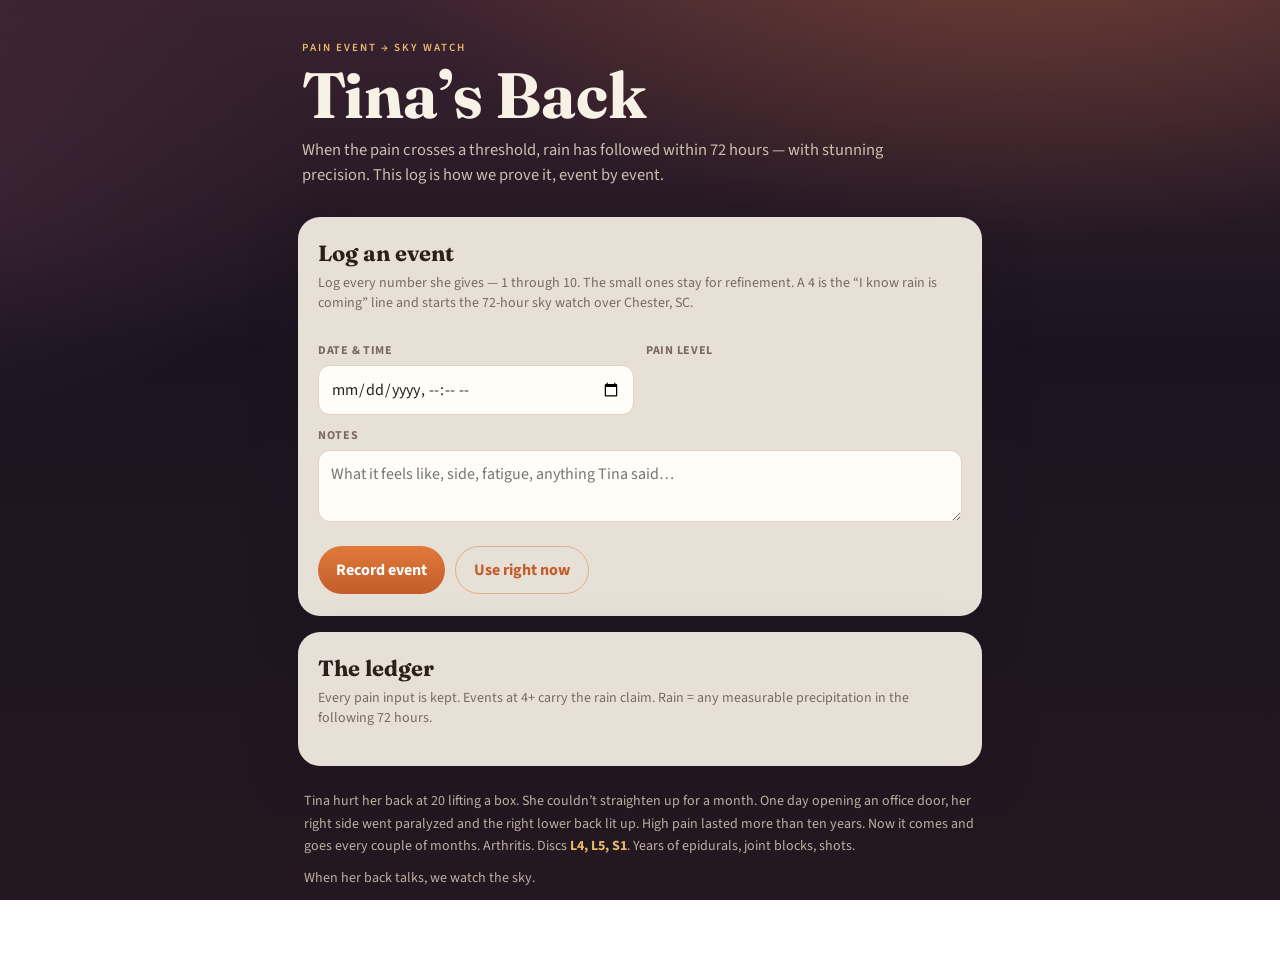
==== index.html @ 0ff182bd "Say Chester only" ====
<!DOCTYPE html>
<html lang="en">
<head>
  <meta charset="UTF-8" />
  <meta name="viewport" content="width=device-width, initial-scale=1, viewport-fit=cover" />
  <title>Tina’s Back</title>
  <meta name="description" content="Track Tina’s back-pain events and whether rain follows within 72 hours." />
  <link rel="preconnect" href="https://fonts.googleapis.com" />
  <link rel="preconnect" href="https://fonts.gstatic.com" crossorigin />
  <link href="https://fonts.googleapis.com/css2?family=Fraunces:ital,opsz,wght@0,9..144,500;0,9..144,700;1,9..144,500&family=Source+Sans+3:wght@400;500;600;700&display=swap" rel="stylesheet" />
  <link rel="stylesheet" href="styles.css" />
</head>
<body>
  <div class="wrap">
    <header class="hero">
      <div class="kicker">Pain event → sky watch</div>
      <h1>Tina’s Back</h1>
      <p class="lede">When the pain crosses a threshold, rain has followed within 72 hours — with stunning precision. This log is how we prove it, event by event.</p>
    </header>
    <section class="card">
      <h2>Log an event</h2>
      <p class="hint">Log every number she gives — 1 through 10. The small ones stay for refinement. A 4 is the “I know rain is coming” line and starts the 72-hour sky watch over Chester, SC.</p>
      <form id="event-form">
        <div class="row">
          <div>
            <label for="when">Date & time</label>
            <input id="when" type="datetime-local" required />
          </div>
          <div>
            <label>Pain level</label>
            <div class="pain-scale" id="pain-scale"></div>
            <input type="hidden" id="pain" required />
          </div>
        </div>
        <label for="notes">Notes</label>
        <textarea id="notes" placeholder="What it feels like, side, fatigue, anything Tina said…"></textarea>
        <div class="actions">
          <button class="primary" type="submit">Record event</button>
          <button class="ghost" type="button" id="use-now">Use right now</button>
        </div>
      </form>
    </section>
    <section class="card">
      <h2>The ledger</h2>
      <p class="hint">Every pain input is kept. Events at 4+ carry the rain claim. Rain = any measurable precipitation in the following 72 hours.</p>
      <div id="ledger"></div>
    </section>
    <footer class="story">
      <p>Tina hurt her back at 20 lifting a box. She couldn’t straighten up for a month. One day opening an office door, her right side went paralyzed and the right lower back lit up. High pain lasted more than ten years. Now it comes and goes every couple of months. Arthritis. Discs <strong>L4, L5, S1</strong>. Years of epidurals, joint blocks, shots.</p>
      <p style="margin-top:10px">When her back talks, we watch the sky.</p>
    </footer>
  </div>
  <div class="toast" id="toast"></div>
  <script src="app.js"></script>
</body>
</html>
---- styles.css ----
:root {
  --dusk: #1b1420;
  --plum: #2a1c28;
  --ember: #c45c2a;
  --gold: #e8b86d;
  --sand: #f4e6d0;
  --foam: #f8f1e6;
  --ink: #2a211c;
  --muted: #7a6a5e;
  --card: rgba(248, 241, 230, 0.92);
  --shadow: 0 18px 50px rgba(27, 20, 32, 0.28);
}
* { box-sizing: border-box; margin: 0; padding: 0; }
html, body { min-height: 100%; }
body {
  font-family: "Source Sans 3", system-ui, sans-serif;
  color: var(--ink);
  background:
    radial-gradient(1200px 600px at 80% -10%, #e07a3a55, transparent 55%),
    radial-gradient(900px 500px at -10% 20%, #6b3a5555, transparent 50%),
    linear-gradient(180deg, #3a2230 0%, #1b1420 38%, #241820 100%);
  background-attachment: fixed;
}
.wrap { max-width: 720px; margin: 0 auto; padding: 28px 18px 80px; }
header.hero { color: var(--foam); padding: 12px 4px 28px; }
.kicker { letter-spacing: 0.18em; text-transform: uppercase; font-size: 11px; color: var(--gold); font-weight: 600; }
h1 { font-family: Fraunces, Georgia, serif; font-size: clamp(40px, 10vw, 64px); font-weight: 700; line-height: 0.95; margin: 10px 0 12px; }
.lede { max-width: 38em; color: #f4e6d0cc; font-size: 16.5px; line-height: 1.55; }
.card { background: var(--card); border-radius: 22px; box-shadow: var(--shadow); padding: 22px 20px; margin-bottom: 16px; }
.card h2 { font-family: Fraunces, Georgia, serif; font-size: 22px; margin-bottom: 6px; }
.hint { color: var(--muted); font-size: 14px; margin-bottom: 16px; line-height: 1.45; }
label { display: block; font-size: 12px; font-weight: 700; letter-spacing: 0.06em; text-transform: uppercase; color: var(--muted); margin: 12px 0 6px; }
input, textarea { width: 100%; border: 1.5px solid #e2d3bf; background: #fffdf8; border-radius: 12px; padding: 12px; font: inherit; color: var(--ink); }
textarea { min-height: 72px; resize: vertical; }
.row { display: grid; grid-template-columns: 1fr 1fr; gap: 12px; }
@media (max-width: 520px) { .row { grid-template-columns: 1fr; } }
.pain-scale { display: flex; gap: 6px; flex-wrap: wrap; }
.pain-scale button { flex: 1 0 calc(10% - 6px); min-width: 36px; height: 42px; border: 0; border-radius: 10px; cursor: pointer; font-weight: 700; color: #3a2218; background: #efe2cf; }
.pain-scale button.on { color: #fff; background: linear-gradient(180deg, #e07a3a, #c45c2a); }
.pain-scale button.baseline { outline: 2px solid #c45c2a55; }
.signal { display: block; font-size: 11px; letter-spacing: 0.04em; text-transform: uppercase; font-weight: 700; color: var(--ember); }
.actions { display: flex; gap: 10px; margin-top: 18px; flex-wrap: wrap; }
button.primary, button.ghost { border: 0; border-radius: 999px; padding: 12px 18px; font: inherit; font-weight: 700; cursor: pointer; }
button.primary { background: linear-gradient(180deg, #e07a3a, #c45c2a); color: white; }
button.ghost { background: transparent; color: var(--ember); border: 1.5px solid #e2b08a; }
.event { border: 1px solid #eadcc8; border-radius: 16px; padding: 14px; margin-top: 12px; background: #fffdf8; }
.event-top { display: flex; justify-content: space-between; align-items: baseline; gap: 10px; }
.when { font-weight: 700; }
.score { font-family: Fraunces, Georgia, serif; font-size: 28px; color: var(--ember); line-height: 1; }
.meta { color: var(--muted); font-size: 13px; margin-top: 4px; }
.notes { margin-top: 8px; font-size: 15px; }
.weather { margin-top: 10px; padding-top: 10px; border-top: 1px dashed #e2d3bf; font-size: 14px; }
.badge { display: inline-block; border-radius: 999px; padding: 3px 9px; font-size: 12px; font-weight: 700; }
.badge.wait { background: #f3e3b0; color: #6b5200; }
.badge.yes { background: #d4eadc; color: #1f5a3a; }
.badge.no { background: #f0ddd4; color: #6b3a2c; }
.badge.err { background: #eee; color: #555; }
footer.story { color: #f4e6d0bb; font-size: 14px; line-height: 1.6; padding: 8px 6px 0; }
footer.story strong { color: var(--gold); }
.toast { position: fixed; left: 50%; bottom: 22px; transform: translateX(-50%); background: var(--dusk); color: var(--sand); padding: 10px 16px; border-radius: 999px; font-size: 14px; opacity: 0; pointer-events: none; transition: opacity .25s ease; }
.toast.show { opacity: 1; }
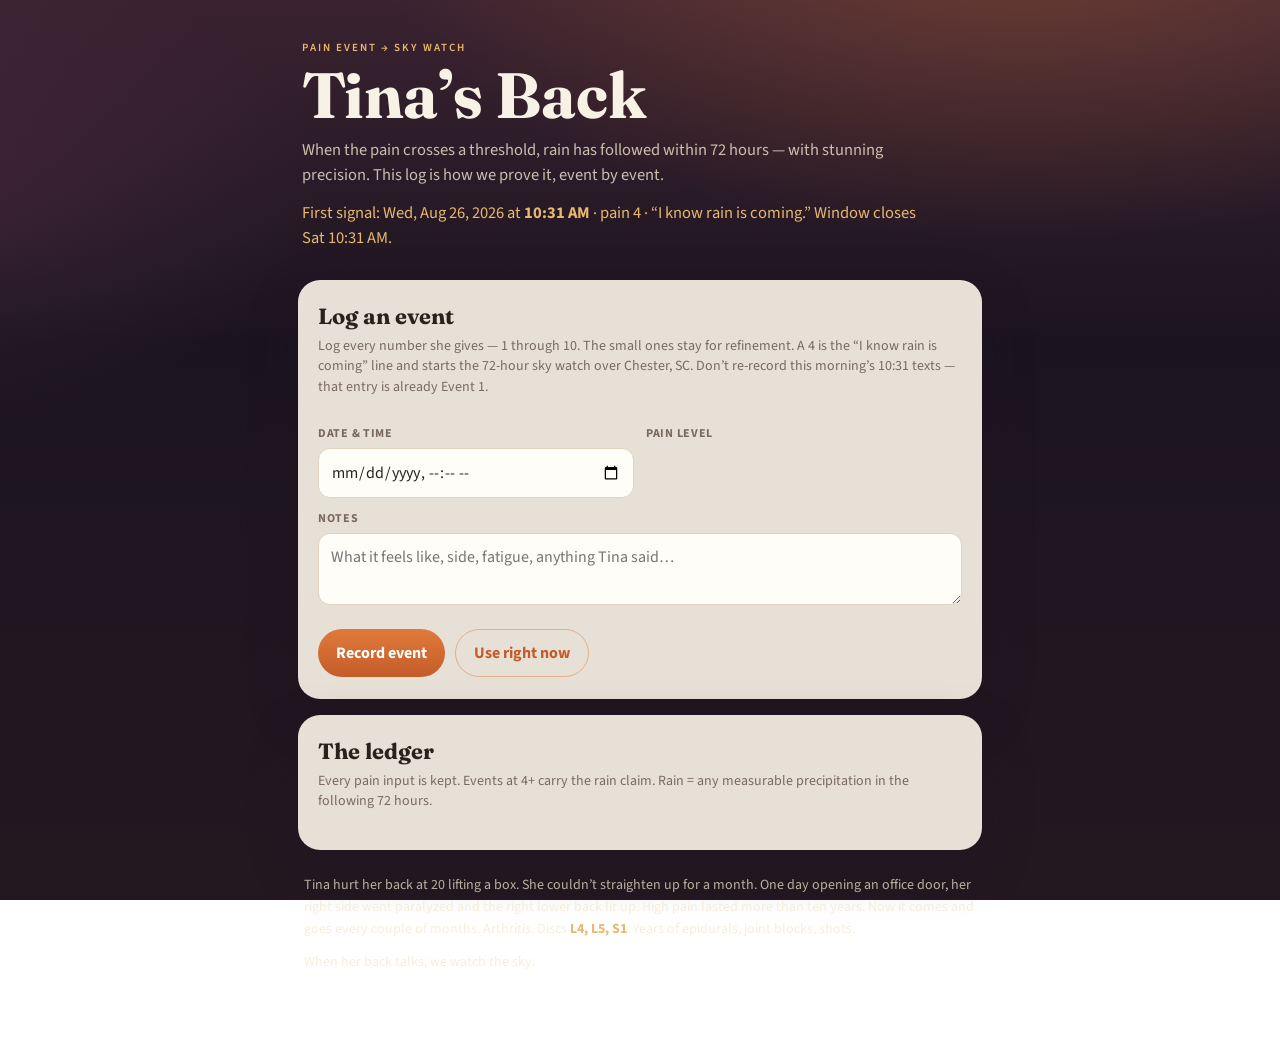
==== commit ad6659a1: "Show Event 1 10:31 AM on the page" ====
--- a/index.html
+++ b/index.html
@@ -16,10 +16,11 @@
       <div class="kicker">Pain event → sky watch</div>
       <h1>Tina’s Back</h1>
       <p class="lede">When the pain crosses a threshold, rain has followed within 72 hours — with stunning precision. This log is how we prove it, event by event.</p>
+      <p class="lede" style="margin-top:12px;color:var(--gold)">First signal: Wed, Aug 26, 2026 at <strong>10:31 AM</strong> · pain 4 · “I know rain is coming.” Window closes Sat 10:31 AM.</p>
     </header>
     <section class="card">
       <h2>Log an event</h2>
-      <p class="hint">Log every number she gives — 1 through 10. The small ones stay for refinement. A 4 is the “I know rain is coming” line and starts the 72-hour sky watch over Chester, SC.</p>
+      <p class="hint">Log every number she gives — 1 through 10. The small ones stay for refinement. A 4 is the “I know rain is coming” line and starts the 72-hour sky watch over Chester, SC. Don’t re-record this morning’s 10:31 texts — that entry is already Event 1.</p>
       <form id="event-form">
         <div class="row">
           <div>
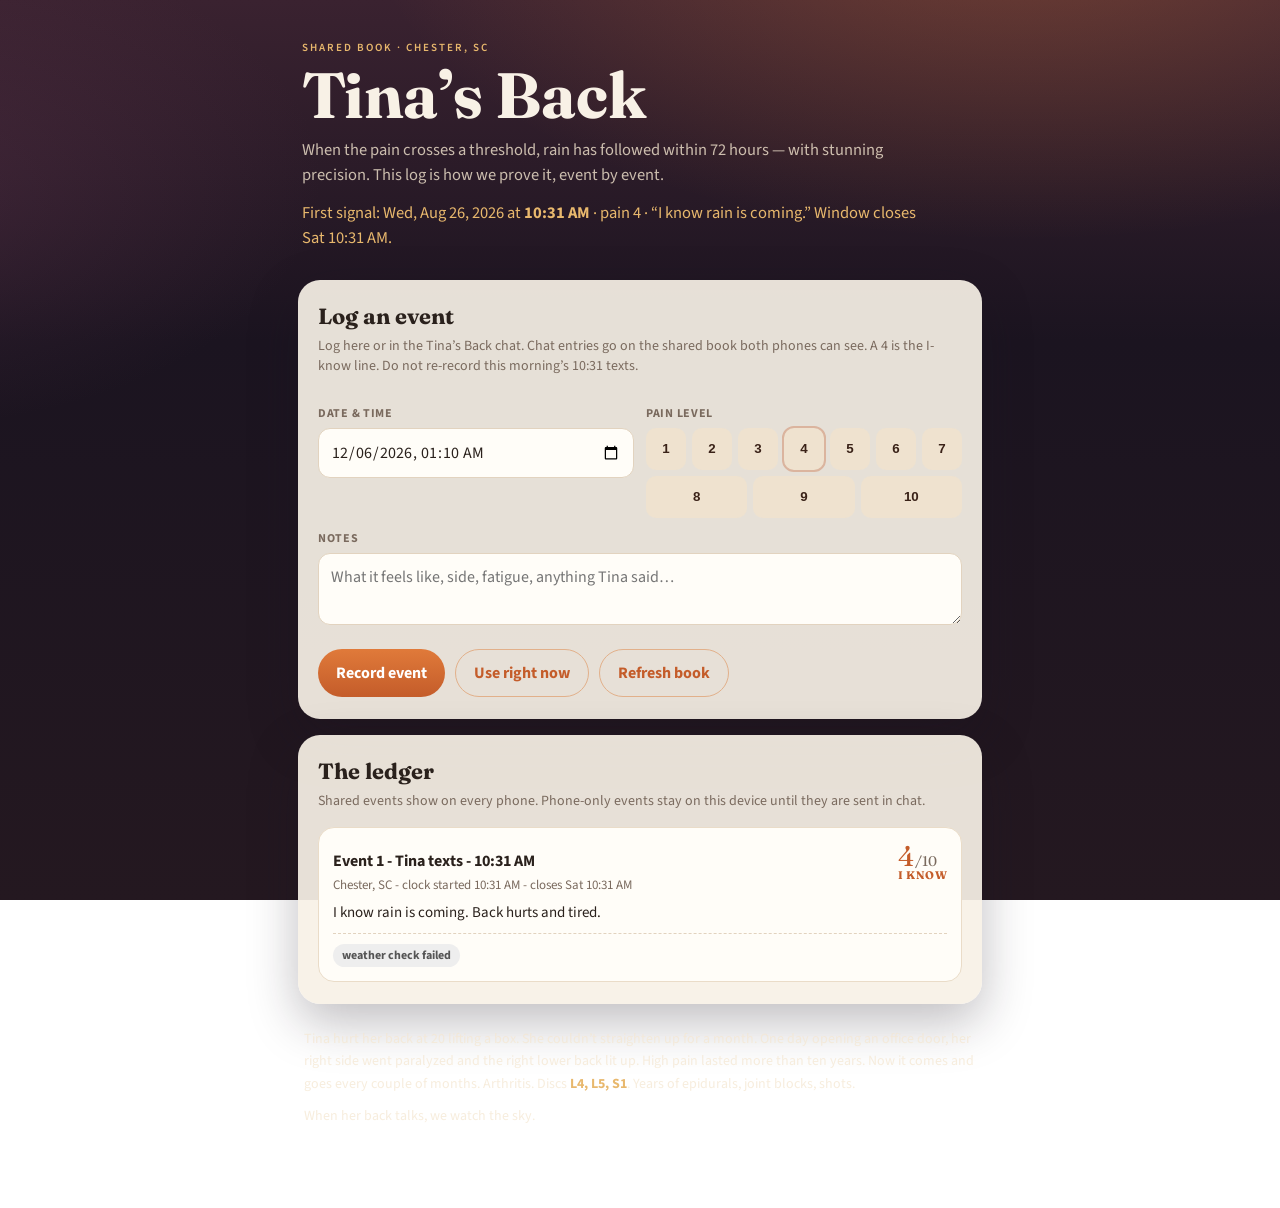
==== commit c9a089b2: "Shared book copy on the page" ====
--- a/index.html
+++ b/index.html
@@ -13,14 +13,14 @@
 <body>
   <div class="wrap">
     <header class="hero">
-      <div class="kicker">Pain event → sky watch</div>
+      <div class="kicker">Shared book · Chester, SC</div>
       <h1>Tina’s Back</h1>
       <p class="lede">When the pain crosses a threshold, rain has followed within 72 hours — with stunning precision. This log is how we prove it, event by event.</p>
       <p class="lede" style="margin-top:12px;color:var(--gold)">First signal: Wed, Aug 26, 2026 at <strong>10:31 AM</strong> · pain 4 · “I know rain is coming.” Window closes Sat 10:31 AM.</p>
     </header>
     <section class="card">
       <h2>Log an event</h2>
-      <p class="hint">Log every number she gives — 1 through 10. The small ones stay for refinement. A 4 is the “I know rain is coming” line and starts the 72-hour sky watch over Chester, SC. Don’t re-record this morning’s 10:31 texts — that entry is already Event 1.</p>
+      <p class="hint">Log here or in the Tina’s Back chat. Chat entries go on the shared book both phones can see. A 4 is the I-know line. Do not re-record this morning’s 10:31 texts.</p>
       <form id="event-form">
         <div class="row">
           <div>
@@ -38,12 +38,13 @@
         <div class="actions">
           <button class="primary" type="submit">Record event</button>
           <button class="ghost" type="button" id="use-now">Use right now</button>
+          <button class="ghost" type="button" id="reload-book">Refresh book</button>
         </div>
       </form>
     </section>
     <section class="card">
       <h2>The ledger</h2>
-      <p class="hint">Every pain input is kept. Events at 4+ carry the rain claim. Rain = any measurable precipitation in the following 72 hours.</p>
+      <p class="hint">Shared events show on every phone. Phone-only events stay on this device until they are sent in chat.</p>
       <div id="ledger"></div>
     </section>
     <footer class="story">
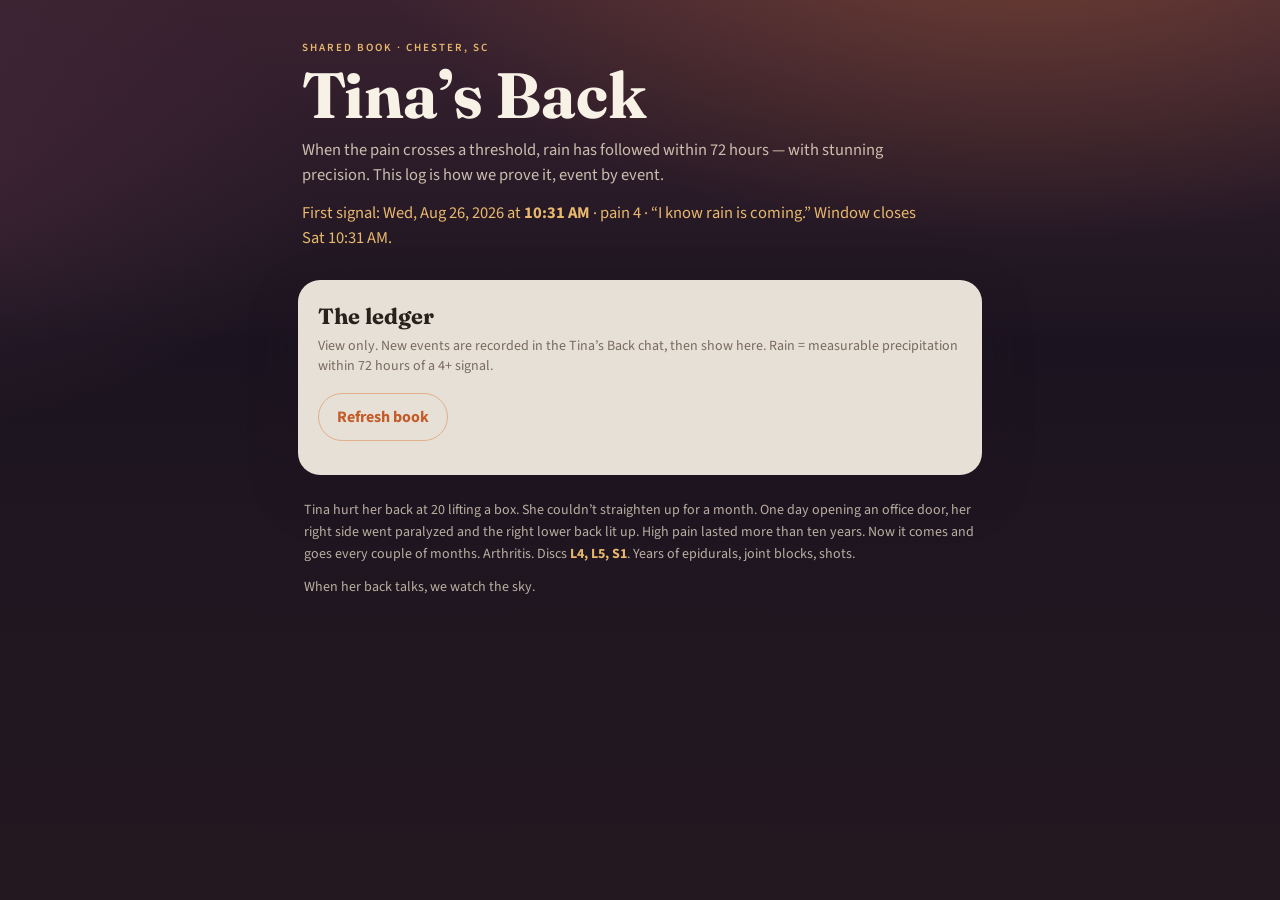
==== commit 61526629: "Public page is view-only" ====
--- a/index.html
+++ b/index.html
@@ -19,32 +19,11 @@
       <p class="lede" style="margin-top:12px;color:var(--gold)">First signal: Wed, Aug 26, 2026 at <strong>10:31 AM</strong> · pain 4 · “I know rain is coming.” Window closes Sat 10:31 AM.</p>
     </header>
     <section class="card">
-      <h2>Log an event</h2>
-      <p class="hint">Log here or in the Tina’s Back chat. Chat entries go on the shared book both phones can see. A 4 is the I-know line. Do not re-record this morning’s 10:31 texts.</p>
-      <form id="event-form">
-        <div class="row">
-          <div>
-            <label for="when">Date & time</label>
-            <input id="when" type="datetime-local" required />
-          </div>
-          <div>
-            <label>Pain level</label>
-            <div class="pain-scale" id="pain-scale"></div>
-            <input type="hidden" id="pain" required />
-          </div>
-        </div>
-        <label for="notes">Notes</label>
-        <textarea id="notes" placeholder="What it feels like, side, fatigue, anything Tina said…"></textarea>
-        <div class="actions">
-          <button class="primary" type="submit">Record event</button>
-          <button class="ghost" type="button" id="use-now">Use right now</button>
-          <button class="ghost" type="button" id="reload-book">Refresh book</button>
-        </div>
-      </form>
-    </section>
-    <section class="card">
       <h2>The ledger</h2>
-      <p class="hint">Shared events show on every phone. Phone-only events stay on this device until they are sent in chat.</p>
+      <p class="hint">View only. New events are recorded in the Tina’s Back chat, then show here. Rain = measurable precipitation within 72 hours of a 4+ signal.</p>
+      <div class="actions" style="margin-top:0;margin-bottom:12px">
+        <button class="ghost" type="button" id="reload-book">Refresh book</button>
+      </div>
       <div id="ledger"></div>
     </section>
     <footer class="story">
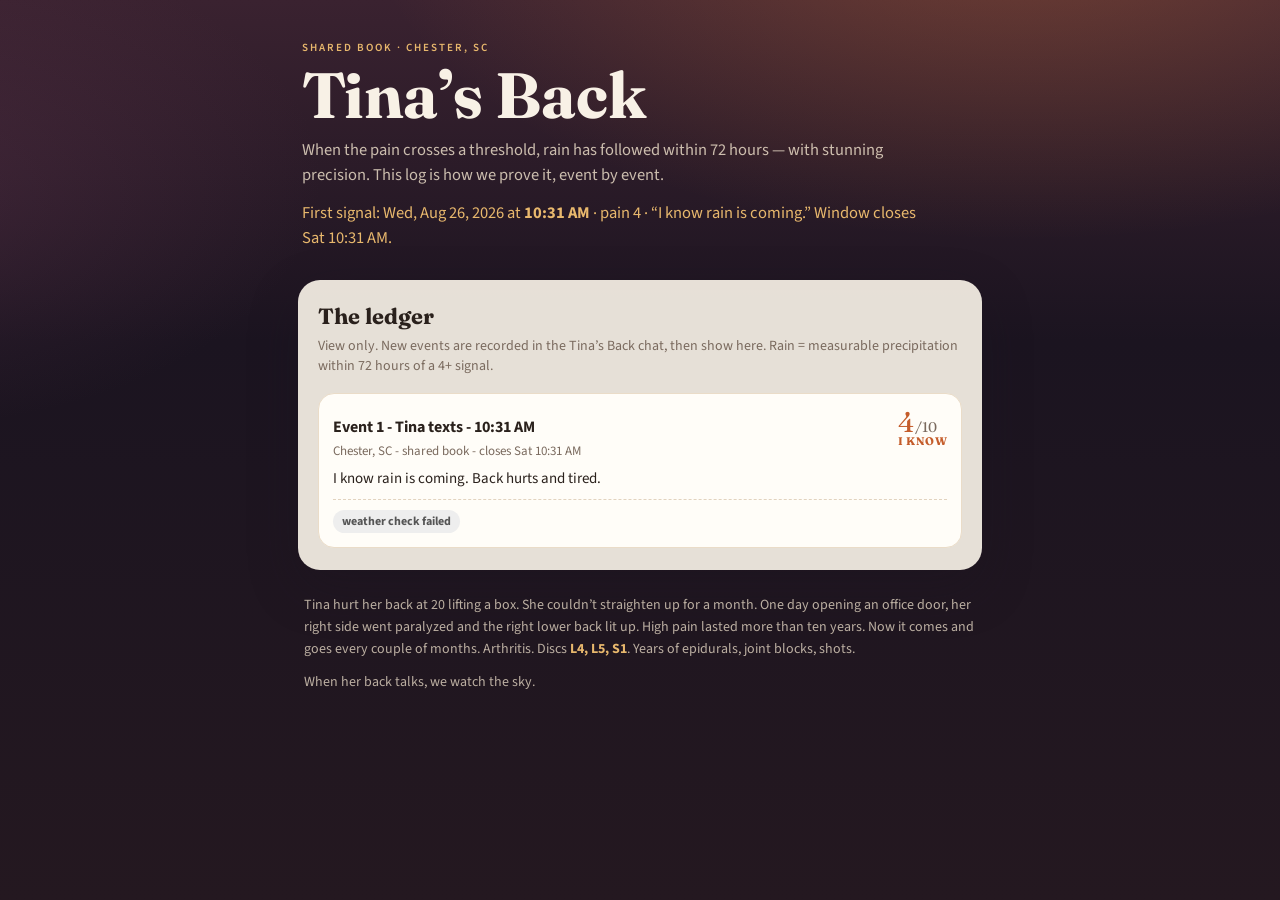
==== commit a222d1af: "Bake Event 1 into the public page so it always shows" ====
--- a/index.html
+++ b/index.html
@@ -4,11 +4,11 @@
   <meta charset="UTF-8" />
   <meta name="viewport" content="width=device-width, initial-scale=1, viewport-fit=cover" />
   <title>Tina’s Back</title>
-  <meta name="description" content="Track Tina’s back-pain events and whether rain follows within 72 hours." />
+  <meta http-equiv="Cache-Control" content="no-cache" />
   <link rel="preconnect" href="https://fonts.googleapis.com" />
   <link rel="preconnect" href="https://fonts.gstatic.com" crossorigin />
   <link href="https://fonts.googleapis.com/css2?family=Fraunces:ital,opsz,wght@0,9..144,500;0,9..144,700;1,9..144,500&family=Source+Sans+3:wght@400;500;600;700&display=swap" rel="stylesheet" />
-  <link rel="stylesheet" href="styles.css" />
+  <link rel="stylesheet" href="styles.css?v=5" />
 </head>
 <body>
   <div class="wrap">
@@ -21,10 +21,19 @@
     <section class="card">
       <h2>The ledger</h2>
       <p class="hint">View only. New events are recorded in the Tina’s Back chat, then show here. Rain = measurable precipitation within 72 hours of a 4+ signal.</p>
-      <div class="actions" style="margin-top:0;margin-bottom:12px">
-        <button class="ghost" type="button" id="reload-book">Refresh book</button>
+      <div id="ledger">
+        <article class="event">
+          <div class="event-top">
+            <div>
+              <div class="when">Event 1 - Tina texts - 10:31 AM</div>
+              <div class="meta">Chester, SC - shared book - closes Sat 10:31 AM</div>
+            </div>
+            <div class="score">4<span style="font-size:14px;color:var(--muted)">/10</span><div class="signal">I know</div></div>
+          </div>
+          <div class="notes">I know rain is coming. Back hurts and tired.</div>
+          <div class="weather"><span class="badge wait">watching - models show rain Friday evening</span><div class="meta">not on the ground yet · window closes Sat 10:31 AM</div></div>
+        </article>
       </div>
-      <div id="ledger"></div>
     </section>
     <footer class="story">
       <p>Tina hurt her back at 20 lifting a box. She couldn’t straighten up for a month. One day opening an office door, her right side went paralyzed and the right lower back lit up. High pain lasted more than ten years. Now it comes and goes every couple of months. Arthritis. Discs <strong>L4, L5, S1</strong>. Years of epidurals, joint blocks, shots.</p>
@@ -32,6 +41,6 @@
     </footer>
   </div>
   <div class="toast" id="toast"></div>
-  <script src="app.js"></script>
+  <script src="app.js?v=5"></script>
 </body>
 </html>
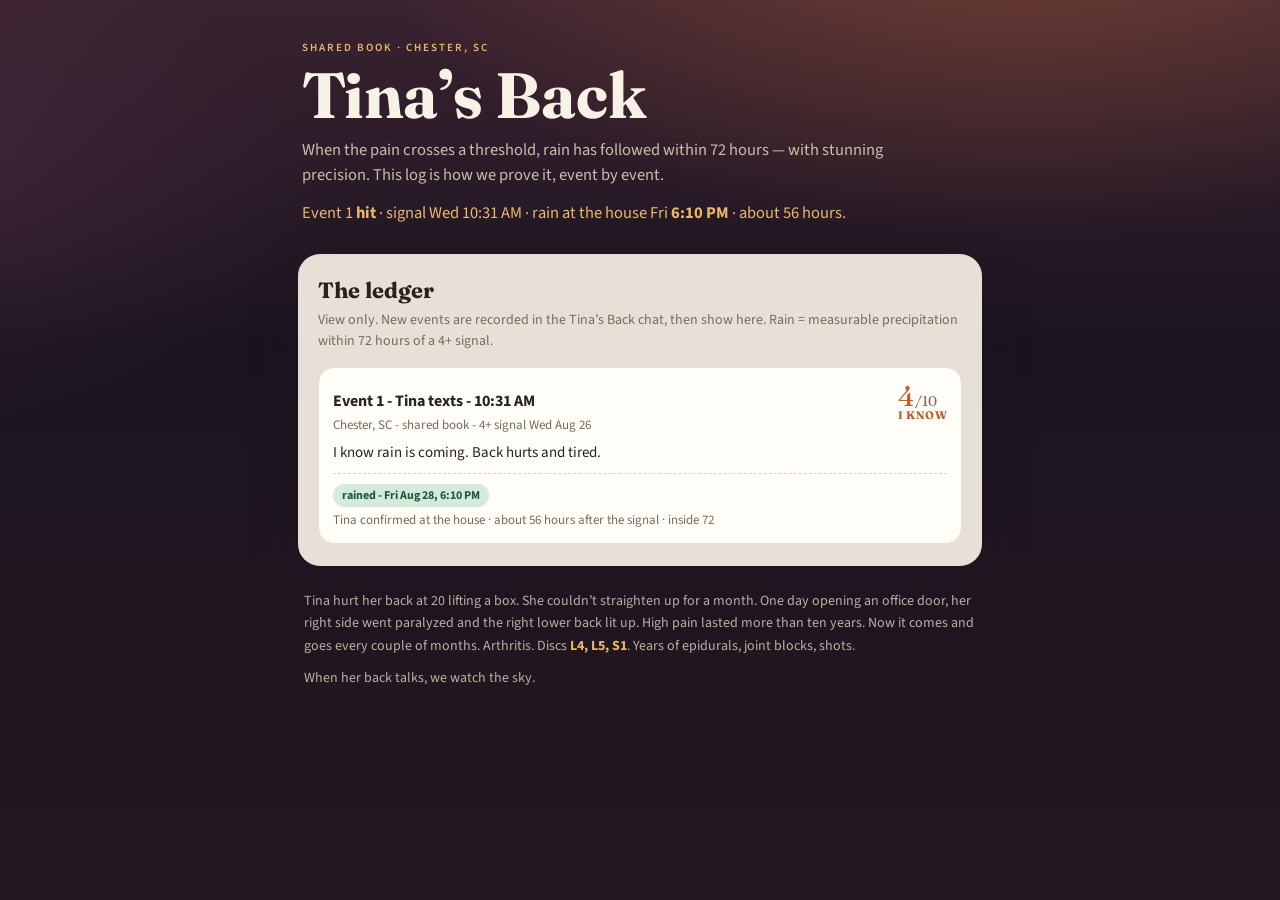
==== commit 77087d13: "Show Event 1 as a hit on the public page" ====
--- a/index.html
+++ b/index.html
@@ -8,7 +8,7 @@
   <link rel="preconnect" href="https://fonts.googleapis.com" />
   <link rel="preconnect" href="https://fonts.gstatic.com" crossorigin />
   <link href="https://fonts.googleapis.com/css2?family=Fraunces:ital,opsz,wght@0,9..144,500;0,9..144,700;1,9..144,500&family=Source+Sans+3:wght@400;500;600;700&display=swap" rel="stylesheet" />
-  <link rel="stylesheet" href="styles.css?v=5" />
+  <link rel="stylesheet" href="styles.css?v=6" />
 </head>
 <body>
   <div class="wrap">
@@ -16,7 +16,7 @@
       <div class="kicker">Shared book · Chester, SC</div>
       <h1>Tina’s Back</h1>
       <p class="lede">When the pain crosses a threshold, rain has followed within 72 hours — with stunning precision. This log is how we prove it, event by event.</p>
-      <p class="lede" style="margin-top:12px;color:var(--gold)">First signal: Wed, Aug 26, 2026 at <strong>10:31 AM</strong> · pain 4 · “I know rain is coming.” Window closes Sat 10:31 AM.</p>
+      <p class="lede" style="margin-top:12px;color:var(--gold)">Event 1 <strong>hit</strong> · signal Wed 10:31 AM · rain at the house Fri <strong>6:10 PM</strong> · about 56 hours.</p>
     </header>
     <section class="card">
       <h2>The ledger</h2>
@@ -26,12 +26,12 @@
           <div class="event-top">
             <div>
               <div class="when">Event 1 - Tina texts - 10:31 AM</div>
-              <div class="meta">Chester, SC - shared book - closes Sat 10:31 AM</div>
+              <div class="meta">Chester, SC - shared book - 4+ signal Wed Aug 26</div>
             </div>
             <div class="score">4<span style="font-size:14px;color:var(--muted)">/10</span><div class="signal">I know</div></div>
           </div>
           <div class="notes">I know rain is coming. Back hurts and tired.</div>
-          <div class="weather"><span class="badge wait">watching - models show rain Friday evening</span><div class="meta">not on the ground yet · window closes Sat 10:31 AM</div></div>
+          <div class="weather"><span class="badge yes">rained - Fri Aug 28, 6:10 PM</span><div class="meta">Tina confirmed at the house · about 56 hours after the signal · inside 72</div></div>
         </article>
       </div>
     </section>
@@ -41,6 +41,5 @@
     </footer>
   </div>
   <div class="toast" id="toast"></div>
-  <script src="app.js?v=5"></script>
 </body>
 </html>
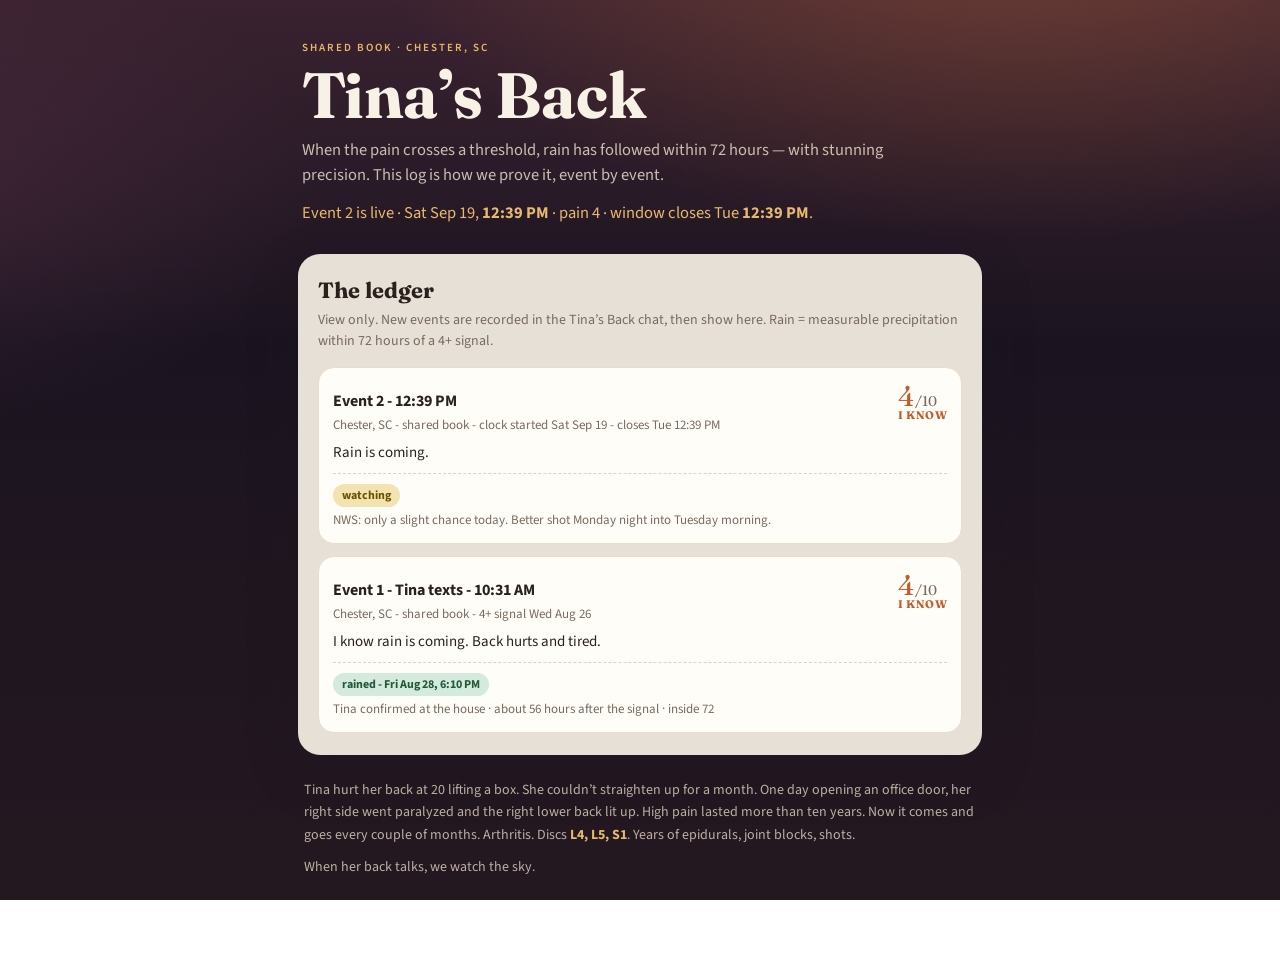
==== commit d3b81782: "Post Event 2 on the public ledger" ====
--- a/index.html
+++ b/index.html
@@ -8,7 +8,7 @@
   <link rel="preconnect" href="https://fonts.googleapis.com" />
   <link rel="preconnect" href="https://fonts.gstatic.com" crossorigin />
   <link href="https://fonts.googleapis.com/css2?family=Fraunces:ital,opsz,wght@0,9..144,500;0,9..144,700;1,9..144,500&family=Source+Sans+3:wght@400;500;600;700&display=swap" rel="stylesheet" />
-  <link rel="stylesheet" href="styles.css?v=6" />
+  <link rel="stylesheet" href="styles.css?v=7" />
 </head>
 <body>
   <div class="wrap">
@@ -16,12 +16,23 @@
       <div class="kicker">Shared book · Chester, SC</div>
       <h1>Tina’s Back</h1>
       <p class="lede">When the pain crosses a threshold, rain has followed within 72 hours — with stunning precision. This log is how we prove it, event by event.</p>
-      <p class="lede" style="margin-top:12px;color:var(--gold)">Event 1 <strong>hit</strong> · signal Wed 10:31 AM · rain at the house Fri <strong>6:10 PM</strong> · about 56 hours.</p>
+      <p class="lede" style="margin-top:12px;color:var(--gold)">Event 2 is live · Sat Sep 19, <strong>12:39 PM</strong> · pain 4 · window closes Tue <strong>12:39 PM</strong>.</p>
     </header>
     <section class="card">
       <h2>The ledger</h2>
       <p class="hint">View only. New events are recorded in the Tina’s Back chat, then show here. Rain = measurable precipitation within 72 hours of a 4+ signal.</p>
       <div id="ledger">
+        <article class="event">
+          <div class="event-top">
+            <div>
+              <div class="when">Event 2 - 12:39 PM</div>
+              <div class="meta">Chester, SC - shared book - clock started Sat Sep 19 - closes Tue 12:39 PM</div>
+            </div>
+            <div class="score">4<span style="font-size:14px;color:var(--muted)">/10</span><div class="signal">I know</div></div>
+          </div>
+          <div class="notes">Rain is coming.</div>
+          <div class="weather"><span class="badge wait">watching</span><div class="meta">NWS: only a slight chance today. Better shot Monday night into Tuesday morning.</div></div>
+        </article>
         <article class="event">
           <div class="event-top">
             <div>
@@ -40,6 +51,5 @@
       <p style="margin-top:10px">When her back talks, we watch the sky.</p>
     </footer>
   </div>
-  <div class="toast" id="toast"></div>
 </body>
 </html>
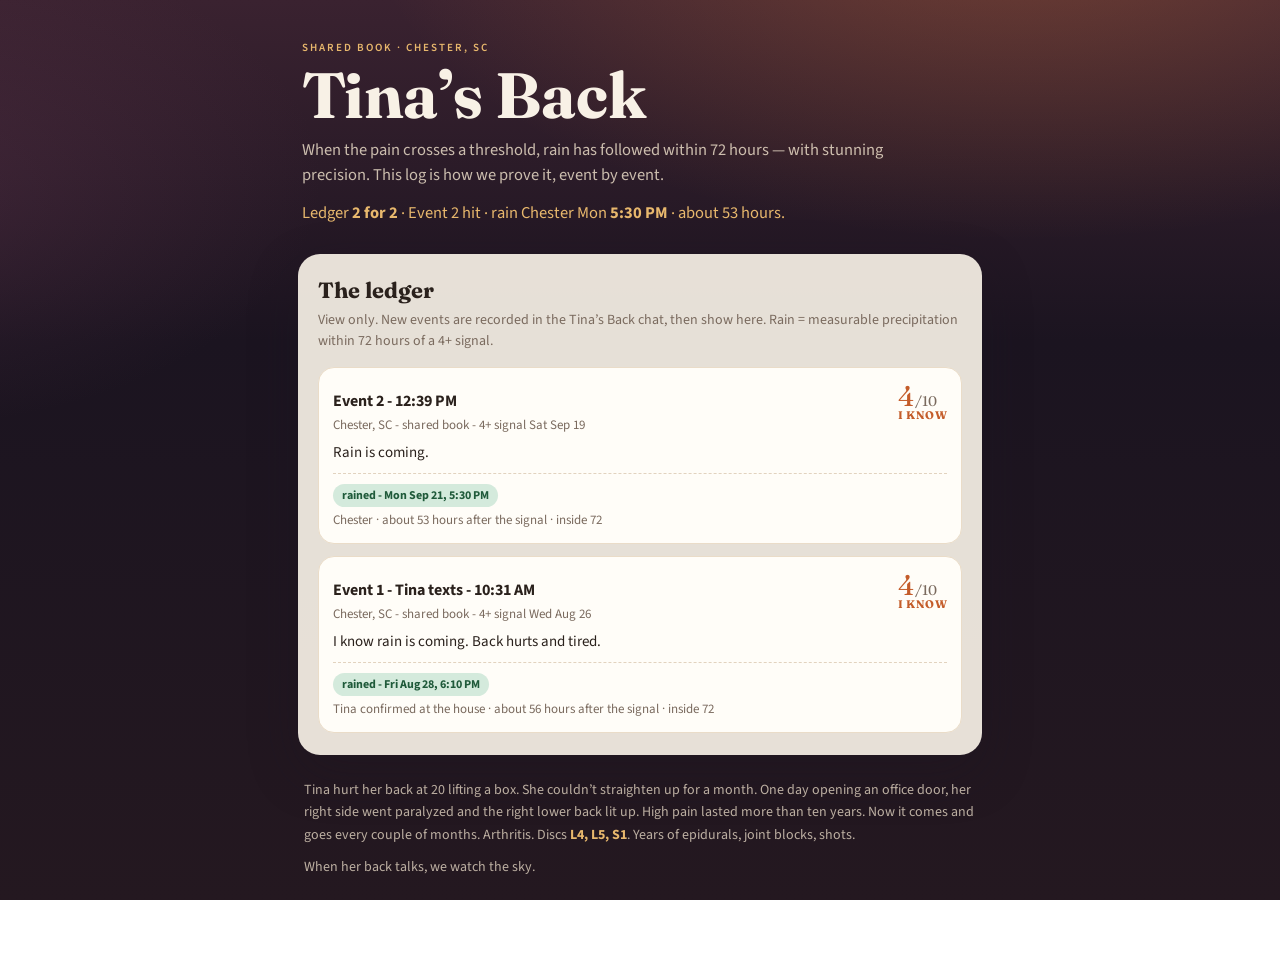
==== commit 28414b16: "Show Event 2 as a hit, ledger 2 for 2" ====
--- a/index.html
+++ b/index.html
@@ -8,7 +8,7 @@
   <link rel="preconnect" href="https://fonts.googleapis.com" />
   <link rel="preconnect" href="https://fonts.gstatic.com" crossorigin />
   <link href="https://fonts.googleapis.com/css2?family=Fraunces:ital,opsz,wght@0,9..144,500;0,9..144,700;1,9..144,500&family=Source+Sans+3:wght@400;500;600;700&display=swap" rel="stylesheet" />
-  <link rel="stylesheet" href="styles.css?v=7" />
+  <link rel="stylesheet" href="styles.css?v=8" />
 </head>
 <body>
   <div class="wrap">
@@ -16,7 +16,7 @@
       <div class="kicker">Shared book · Chester, SC</div>
       <h1>Tina’s Back</h1>
       <p class="lede">When the pain crosses a threshold, rain has followed within 72 hours — with stunning precision. This log is how we prove it, event by event.</p>
-      <p class="lede" style="margin-top:12px;color:var(--gold)">Event 2 is live · Sat Sep 19, <strong>12:39 PM</strong> · pain 4 · window closes Tue <strong>12:39 PM</strong>.</p>
+      <p class="lede" style="margin-top:12px;color:var(--gold)">Ledger <strong>2 for 2</strong> · Event 2 hit · rain Chester Mon <strong>5:30 PM</strong> · about 53 hours.</p>
     </header>
     <section class="card">
       <h2>The ledger</h2>
@@ -26,12 +26,12 @@
           <div class="event-top">
             <div>
               <div class="when">Event 2 - 12:39 PM</div>
-              <div class="meta">Chester, SC - shared book - clock started Sat Sep 19 - closes Tue 12:39 PM</div>
+              <div class="meta">Chester, SC - shared book - 4+ signal Sat Sep 19</div>
             </div>
             <div class="score">4<span style="font-size:14px;color:var(--muted)">/10</span><div class="signal">I know</div></div>
           </div>
           <div class="notes">Rain is coming.</div>
-          <div class="weather"><span class="badge wait">watching</span><div class="meta">NWS: only a slight chance today. Better shot Monday night into Tuesday morning.</div></div>
+          <div class="weather"><span class="badge yes">rained - Mon Sep 21, 5:30 PM</span><div class="meta">Chester · about 53 hours after the signal · inside 72</div></div>
         </article>
         <article class="event">
           <div class="event-top">
